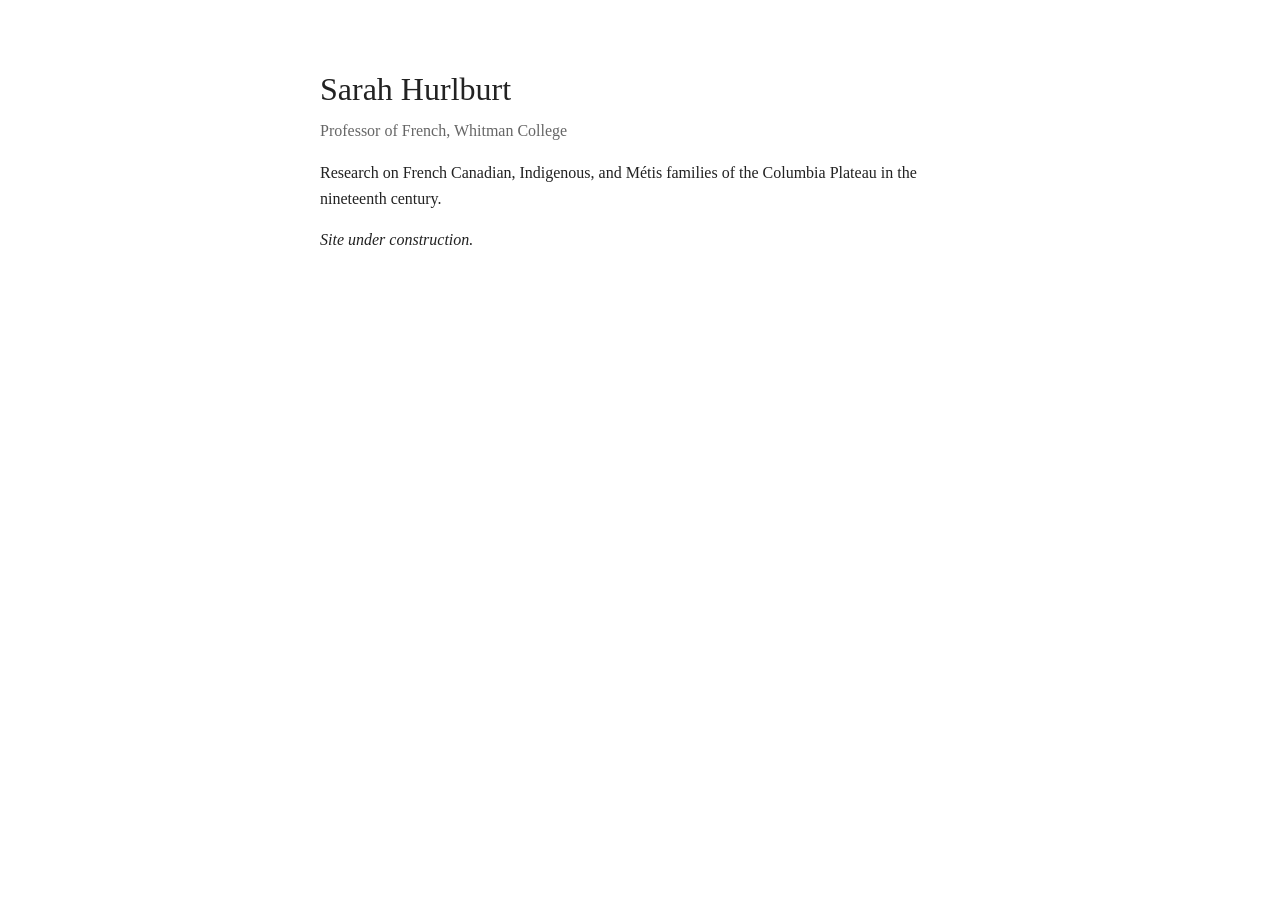
==== index.html @ 354a9271 "Create index.html" ====
<!doctype html>
<html lang="en">
<head>
  <meta charset="utf-8">
  <meta name="viewport" content="width=device-width, initial-scale=1">
  <title>Sarah Hurlburt</title>
  <style>
    body { font-family: Georgia, serif; max-width: 40rem; margin: 4rem auto; padding: 0 1rem; line-height: 1.6; color: #222; }
    h1 { font-weight: normal; margin-bottom: 0.2rem; }
    .sub { color: #666; margin-top: 0; }
  </style>
</head>
<body>
  <h1>Sarah Hurlburt</h1>
  <p class="sub">Professor of French, Whitman College</p>
  <p>Research on French Canadian, Indigenous, and Métis families of the Columbia Plateau in the nineteenth century.</p>
  <p><em>Site under construction.</em></p>
</body>
</html>
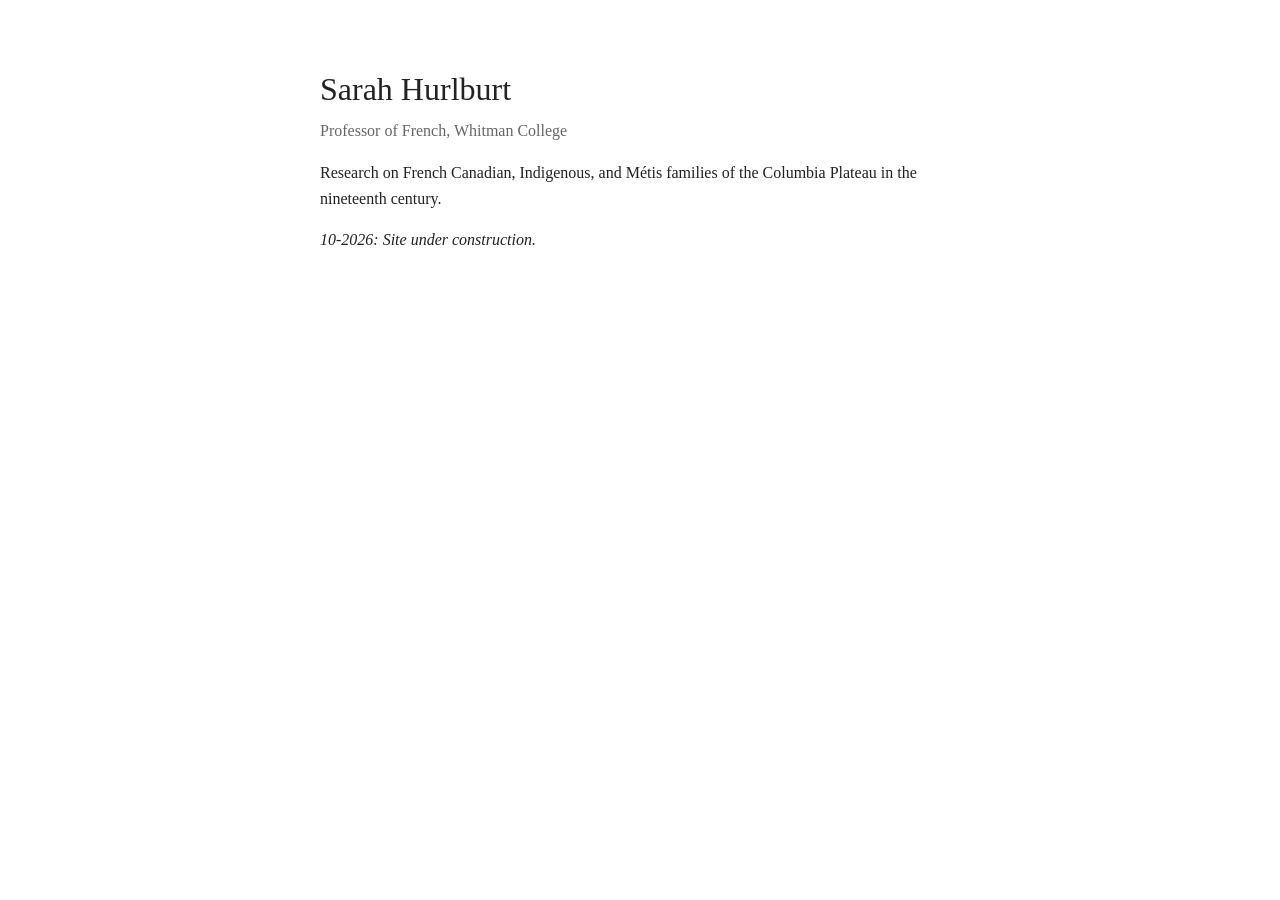
==== commit fe8b7973: "Update construction notice with date" ====
--- a/index.html
+++ b/index.html
@@ -14,6 +14,6 @@
   <h1>Sarah Hurlburt</h1>
   <p class="sub">Professor of French, Whitman College</p>
   <p>Research on French Canadian, Indigenous, and Métis families of the Columbia Plateau in the nineteenth century.</p>
-  <p><em>Site under construction.</em></p>
+  <p><em>10-2026: Site under construction.</em></p>
 </body>
 </html>
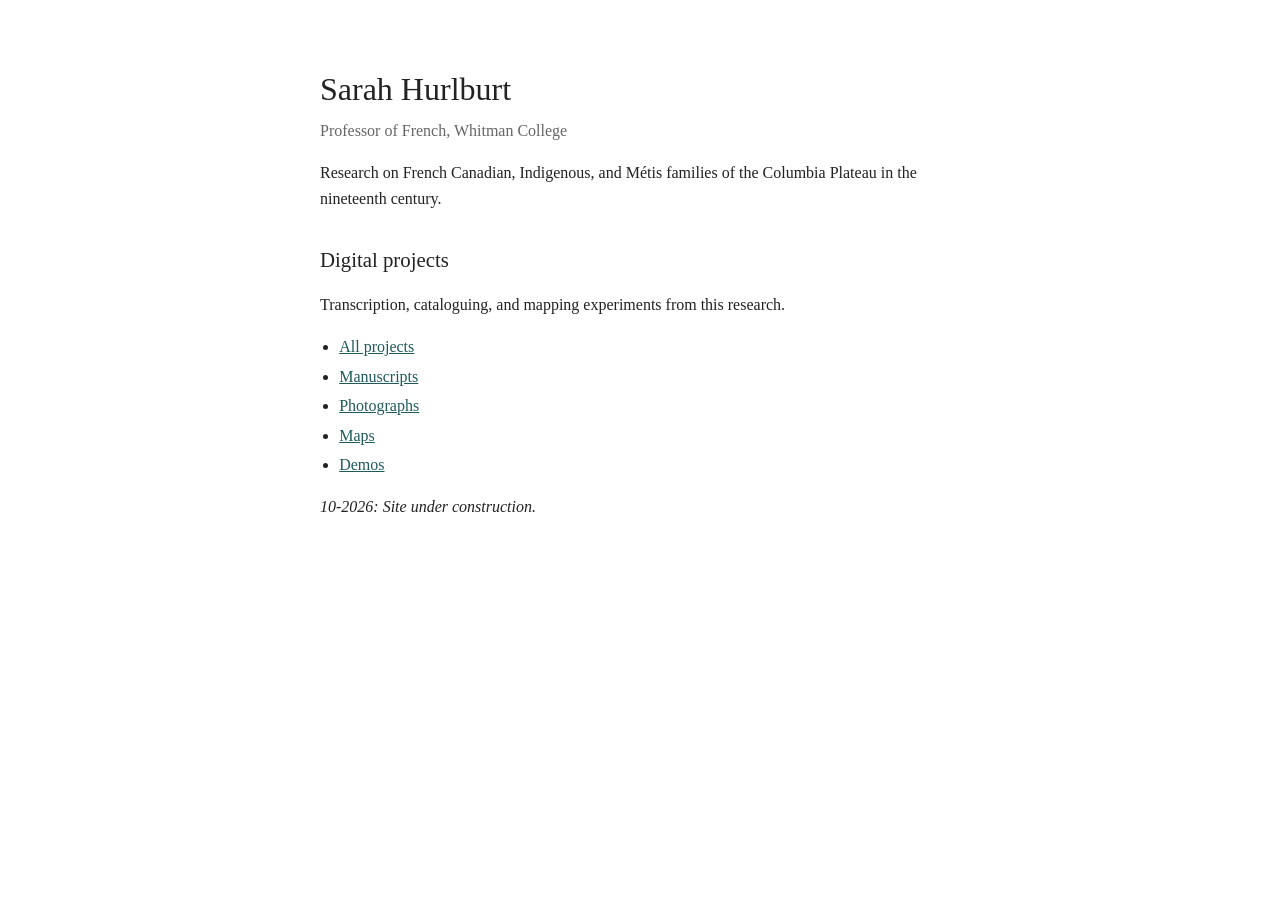
==== commit 87cf7b22: "Link project pages from the home page Co-Authored-By: Claude Opus 5.5 <noreply@anthropic.com> Claude" ====
--- a/index.html
+++ b/index.html
@@ -8,12 +8,25 @@
     body { font-family: Georgia, serif; max-width: 40rem; margin: 4rem auto; padding: 0 1rem; line-height: 1.6; color: #222; }
     h1 { font-weight: normal; margin-bottom: 0.2rem; }
     .sub { color: #666; margin-top: 0; }
+    h2 { font-weight: normal; font-size: 1.3rem; margin: 2rem 0 0.3rem; }
+    ul { padding-left: 1.2rem; }
+    li { margin: 0.25rem 0; }
+    a { color: #1f5a5c; }
   </style>
 </head>
 <body>
   <h1>Sarah Hurlburt</h1>
   <p class="sub">Professor of French, Whitman College</p>
   <p>Research on French Canadian, Indigenous, and Métis families of the Columbia Plateau in the nineteenth century.</p>
+  <h2>Digital projects</h2>
+  <p>Transcription, cataloguing, and mapping experiments from this research.</p>
+  <ul>
+    <li><a href="projects/">All projects</a></li>
+    <li><a href="projects/manuscripts.html">Manuscripts</a></li>
+    <li><a href="projects/photos.html">Photographs</a></li>
+    <li><a href="projects/maps.html">Maps</a></li>
+    <li><a href="projects/demos.html">Demos</a></li>
+  </ul>
   <p><em>10-2026: Site under construction.</em></p>
 </body>
 </html>
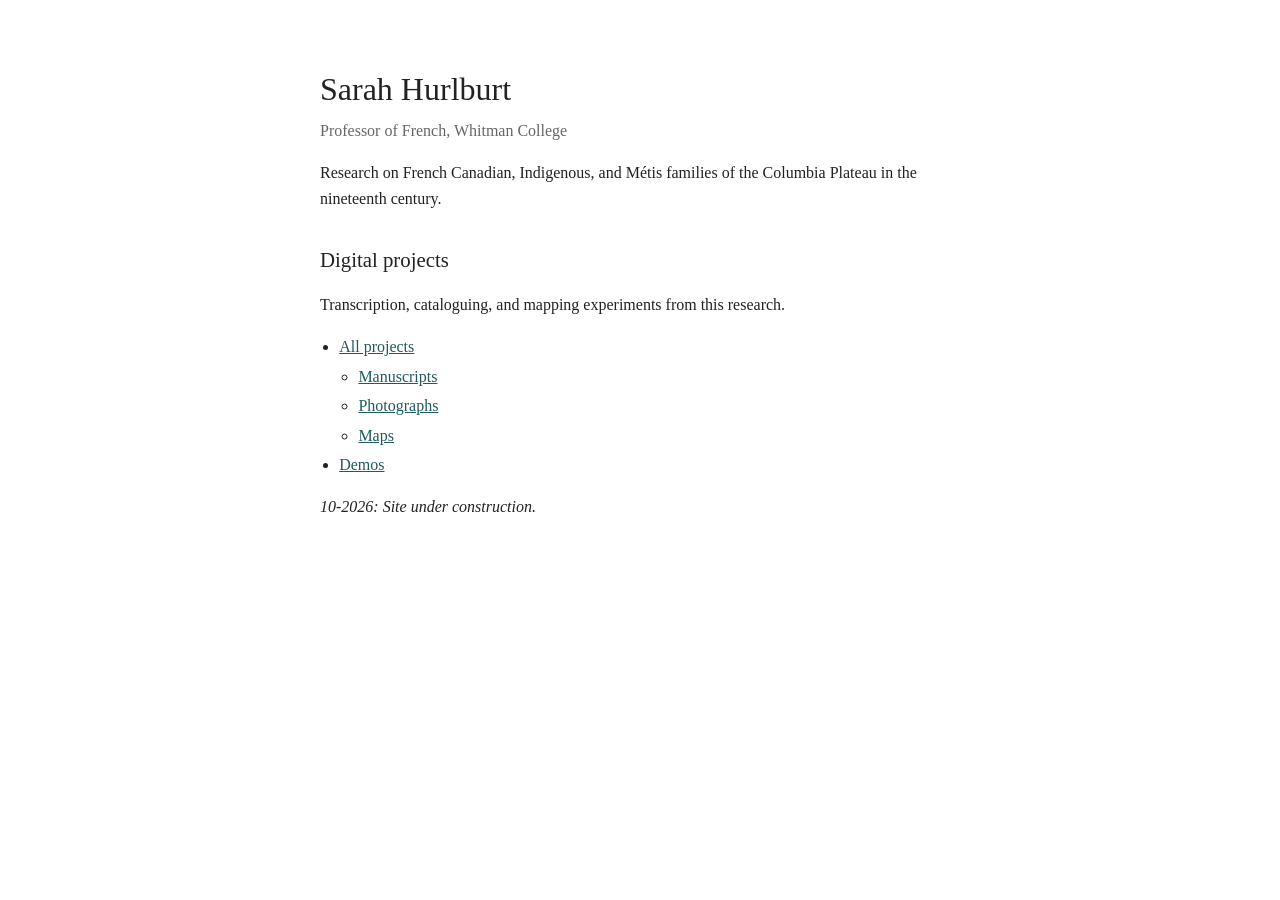
==== commit ca3af14d: "Update index.html" ====
--- a/index.html
+++ b/index.html
@@ -22,9 +22,11 @@
   <p>Transcription, cataloguing, and mapping experiments from this research.</p>
   <ul>
     <li><a href="projects/">All projects</a></li>
+    <ul>
     <li><a href="projects/manuscripts.html">Manuscripts</a></li>
     <li><a href="projects/photos.html">Photographs</a></li>
     <li><a href="projects/maps.html">Maps</a></li>
+    </ul>
     <li><a href="projects/demos.html">Demos</a></li>
   </ul>
   <p><em>10-2026: Site under construction.</em></p>
